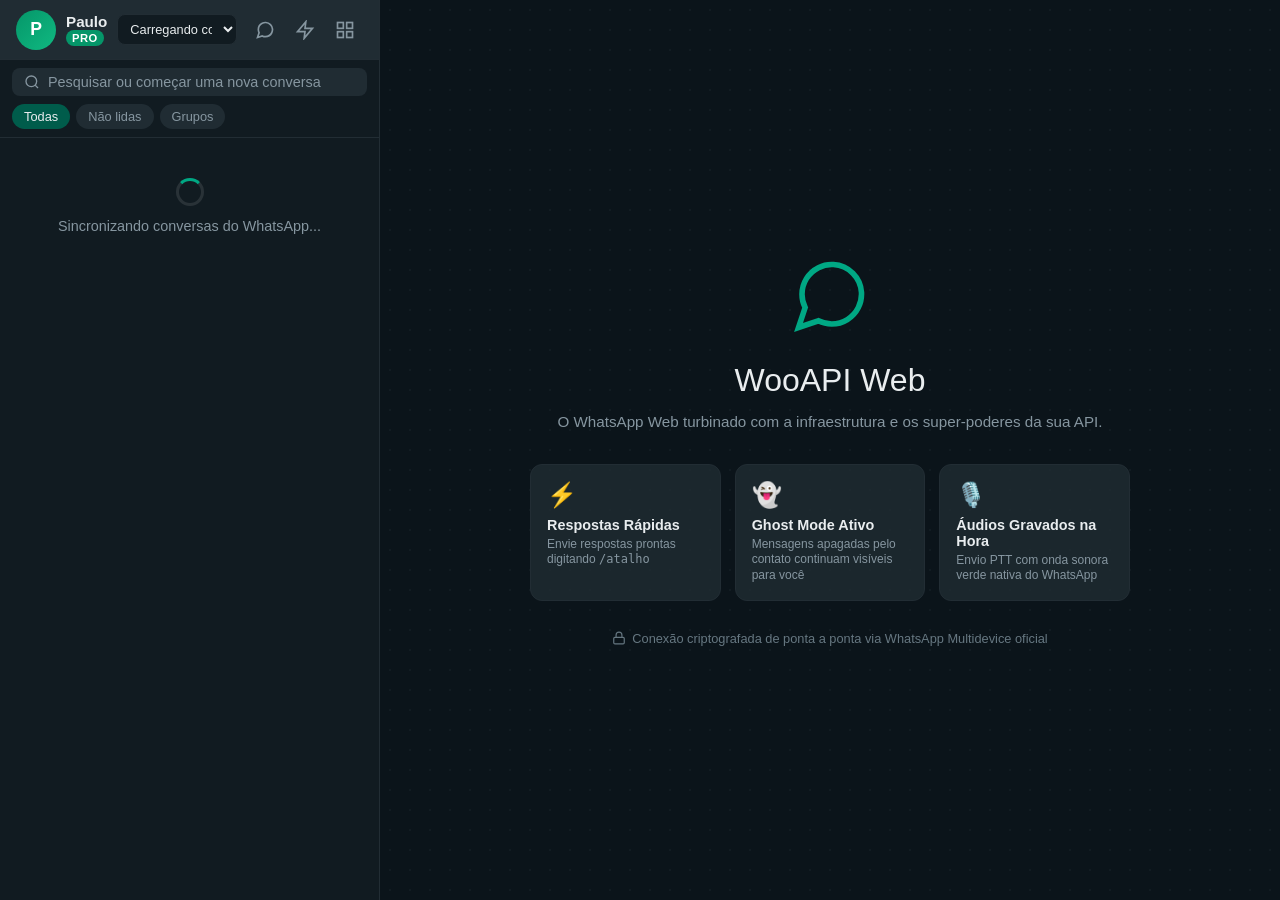
==== web/chat.html @ 297854e7 "feat(planos): aplicar 15% de desconto estrategico sobre tabela uazapi (32.30, 117.30 e 165.75)" ====
<!DOCTYPE html>
<html lang="pt-BR">
<head>
  <meta charset="UTF-8">
  <meta name="viewport" content="width=device-width, initial-scale=1.0">
  <title>WhatsApp Web - WooAPI</title>
  <link rel="preconnect" href="https://fonts.googleapis.com">
  <link rel="preconnect" href="https://fonts.gstatic.com" crossorigin>
  <link href="https://fonts.googleapis.com/css2?family=Segoe+UI:wght@400;500;600;700&family=Plus+Jakarta+Sans:wght@500;600;700&display=swap" rel="stylesheet">
  <link rel="stylesheet" href="chat.css?v=20261105v1">
  <link rel="icon" type="image/svg+xml" id="fav-icon" href="data:image/svg+xml,%3Csvg xmlns='http://www.w3.org/2000/svg' viewBox='0 0 100 100'%3E%3Crect width='100' height='100' rx='25' fill='%2325D366'/%3E%3Cpath d='M50 20c-16.5 0-30 13.5-30 30 0 5.3 1.4 10.3 3.8 14.6L20 80l15.8-3.7c4.2 2.3 9 3.7 14.2 3.7 16.5 0 30-13.5 30-30S66.5 20 50 20z' fill='white'/%3E%3C/svg%3E">
</head>
<body class="tema-escuro">

  <!-- ====================================================================
       MODAL DE LOGIN RÁPIDO (SE NÃO ESTIVER AUTENTICADO)
       ==================================================================== -->
  <div id="modal-login-chat" class="modal-backdrop" style="display: none;">
    <div class="modal-card-login">
      <div class="login-header">
        <div class="logo-chat-marca" id="login-marca-logo">W</div>
        <h2 id="login-marca-nome">WooAPI Web</h2>
        <p>Acesse com seu e-mail para carregar suas conexões de WhatsApp</p>
      </div>
      <div id="login-erro" class="alerta-erro" style="display: none;"></div>
      <form onsubmit="fazerLoginChat(event)">
        <div class="campo-grupo">
          <label for="chat-email">E-mail</label>
          <input type="email" id="chat-email" class="chat-input" placeholder="seu@email.com" required>
        </div>
        <div class="campo-grupo">
          <label for="chat-senha">Senha</label>
          <input type="password" id="chat-senha" class="chat-input" placeholder="••••••••" required>
        </div>
        <button type="submit" class="btn-chat-primario" id="btn-login-submit">Entrar no WhatsApp Web</button>
      </form>
    </div>
  </div>

  <!-- ====================================================================
       LAYOUT PRINCIPAL ESTILO WHATSAPP WEB
       ==================================================================== -->
  <div class="app-layout">
    
    <!-- COLUNA DA ESQUERDA: LISTA DE CONVERSAS -->
    <aside class="sidebar-chat">
      
      <!-- Topo da Sidebar -->
      <header class="sidebar-header">
        <div class="usuario-perfil" title="Minha Conta">
          <div class="avatar-circulo" id="minha-foto-avatar">P</div>
          <div class="usuario-meta">
            <span class="usuario-nome-display" id="usuario-nome-display">Paulo</span>
            <span class="plano-badge-pill" id="badge-plano-topo" onclick="abrirModalRecursosPlano()">PRO</span>
          </div>
        </div>

        <div class="seletor-instancia-box">
          <select id="select-instancia" onchange="trocarInstanciaAtiva(this.value)" title="Instância ativa do WhatsApp">
            <option value="">Carregando conexões...</option>
          </select>
        </div>

        <div class="sidebar-acoes">
          <button class="btn-icone" onclick="abrirModalNovaConversa()" title="Nova Conversa">
            <svg width="20" height="20" viewBox="0 0 24 24" fill="none" stroke="currentColor" stroke-width="2"><path d="M21 11.5a8.38 8.38 0 0 1-.9 3.8 8.5 8.5 0 0 1-7.6 4.7 8.38 8.38 0 0 1-3.8-.9L3 21l1.9-5.7a8.38 8.38 0 0 1-.9-3.8 8.5 8.5 0 0 1 4.7-7.6 8.38 8.38 0 0 1 3.8-.9h.5a8.48 8.48 0 0 1 8 8v.5z"/></svg>
          </button>
          <button class="btn-icone" onclick="abrirModalRecursosPlano()" title="Super-Poderes da API & Recursos do Plano">
            <svg width="20" height="20" viewBox="0 0 24 24" fill="none" stroke="currentColor" stroke-width="2"><polygon points="13 2 3 14 12 14 11 22 21 10 12 10 13 2"/></svg>
          </button>
          <button class="btn-icone" onclick="voltarParaDashboard()" title="Voltar ao Painel Geral">
            <svg width="20" height="20" viewBox="0 0 24 24" fill="none" stroke="currentColor" stroke-width="2"><rect x="3" y="3" width="7" height="7"/><rect x="14" y="3" width="7" height="7"/><rect x="14" y="14" width="7" height="7"/><rect x="3" y="14" width="7" height="7"/></svg>
          </button>
        </div>
      </header>

      <!-- Barra de Busca e Filtros -->
      <div class="busca-barra-container">
        <div class="busca-input-wrapper">
          <span class="lupa-icone">
            <svg width="16" height="16" viewBox="0 0 24 24" fill="none" stroke="currentColor" stroke-width="2"><circle cx="11" cy="11" r="8"/><line x1="21" y1="21" x2="16.65" y2="16.65"/></svg>
          </span>
          <input type="text" id="campo-busca-chat" placeholder="Pesquisar ou começar uma nova conversa" oninput="filtrarConversas(this.value)">
          <button id="btn-limpar-busca" class="btn-limpar" style="display: none;" onclick="limparBusca()">✕</button>
        </div>

        <div class="filtros-pills">
          <button class="filtro-pill ativo" data-filtro="todos" onclick="aplicarFiltroConversas('todos', this)">Todas</button>
          <button class="filtro-pill" data-filtro="nao_lidas" onclick="aplicarFiltroConversas('nao_lidas', this)">Não lidas</button>
          <button class="filtro-pill" data-filtro="grupos" onclick="aplicarFiltroConversas('grupos', this)">Grupos</button>
        </div>
      </div>

      <!-- Lista de Conversas Recentes -->
      <div class="lista-conversas-scroll" id="lista-conversas">
        <div class="estado-vazio-conversas">
          <div class="spinner-carregando"></div>
          <p>Sincronizando conversas do WhatsApp...</p>
        </div>
      </div>

    </aside>

    <!-- COLUNA DA DIREITA: ÁREA DO CHAT ATIVO -->
    <main class="chat-area-main" id="chat-area-main">
      
      <!-- TELA INICIAL (QUANDO NENHUM CHAT ESTÁ ABERTO) -->
      <div class="tela-boas-vindas" id="tela-boas-vindas">
        <div class="doodle-fundo-decorativo"></div>
        <div class="conteudo-boas-vindas">
          <div class="logo-central-whatsapp">
            <svg width="84" height="84" viewBox="0 0 24 24" fill="none" stroke="currentColor" stroke-width="1.6"><path d="M21 11.5a8.38 8.38 0 0 1-.9 3.8 8.5 8.5 0 0 1-7.6 4.7 8.38 8.38 0 0 1-3.8-.9L3 21l1.9-5.7a8.38 8.38 0 0 1-.9-3.8 8.5 8.5 0 0 1 4.7-7.6 8.38 8.38 0 0 1 3.8-.9h.5a8.48 8.48 0 0 1 8 8v.5z"/></svg>
          </div>
          <h2>WooAPI Web</h2>
          <p>O WhatsApp Web turbinado com a infraestrutura e os super-poderes da sua API.</p>
          <div class="cards-destaques-web">
            <div class="card-destaque">
              <span class="icone-destaque">⚡</span>
              <strong>Respostas Rápidas</strong>
              <small>Envie respostas prontas digitando <code>/atalho</code></small>
            </div>
            <div class="card-destaque">
              <span class="icone-destaque">👻</span>
              <strong>Ghost Mode Ativo</strong>
              <small>Mensagens apagadas pelo contato continuam visíveis para você</small>
            </div>
            <div class="card-destaque">
              <span class="icone-destaque">🎙️</span>
              <strong>Áudios Gravados na Hora</strong>
              <small>Envio PTT com onda sonora verde nativa do WhatsApp</small>
            </div>
          </div>
          <div class="rodape-criptografia">
            <svg width="14" height="14" viewBox="0 0 24 24" fill="none" stroke="currentColor" stroke-width="2"><rect x="3" y="11" width="18" height="11" rx="2" ry="2"/><path d="M7 11V7a5 5 0 0 1 10 0v4"/></svg>
            <span>Conexão criptografada de ponta a ponta via WhatsApp Multidevice oficial</span>
          </div>
        </div>
      </div>

      <!-- TELA DE QR CODE (SE A INSTÂNCIA ESTIVER DESCONECTADA) -->
      <div class="tela-qrcode-pareamento" id="tela-qrcode-pareamento" style="display: none;">
        <div class="card-qrcode-chat">
          <div class="icone-alerta-qr">📱</div>
          <h3>Instância Desconectada</h3>
          <p>Abra o WhatsApp no seu celular, vá em <strong>Aparelhos Conectados</strong> e aponte a câmera para parear:</p>
          <div class="box-imagem-qr" id="box-imagem-qr">
            <div class="spinner-carregando"></div>
          </div>
          <button class="btn-chat-primario" onclick="solicitarNovoQRCode()">Atualizar QR Code</button>
        </div>
      </div>

      <!-- JANELA DE CONVERSA ATIVA -->
      <section class="janela-chat-ativa" id="janela-chat-ativa" style="display: none;">
        
        <!-- Topo da Conversa -->
        <header class="chat-header">
          <div class="contato-info-topo" onclick="abrirDetalhesContato()">
            <div class="avatar-circulo" id="chat-ativo-avatar">C</div>
            <div class="contato-textos">
              <span class="contato-nome" id="chat-ativo-nome">Contato</span>
              <span class="contato-status-linha" id="chat-ativo-status">online</span>
            </div>
          </div>

          <div class="chat-header-acoes">
            <button class="btn-icone" onclick="abrirModalSnippets()" title="Respostas Rápidas (/atalhos)">
              <svg width="20" height="20" viewBox="0 0 24 24" fill="none" stroke="currentColor" stroke-width="2"><polygon points="13 2 3 14 12 14 11 22 21 10 12 10 13 2"/></svg>
            </button>
            <button class="btn-icone" onclick="abrirModalBotoesInterativos()" title="Criar Botões & Enquetes">
              <svg width="20" height="20" viewBox="0 0 24 24" fill="none" stroke="currentColor" stroke-width="2"><circle cx="12" cy="12" r="10"/><line x1="12" y1="8" x2="12" y2="12"/><line x1="12" y1="16" x2="12.01" y2="16"/></svg>
            </button>
            <button class="btn-icone" onclick="fecharConversaAtiva()" title="Fechar Conversa">
              <svg width="20" height="20" viewBox="0 0 24 24" fill="none" stroke="currentColor" stroke-width="2"><line x1="18" y1="6" x2="6" y2="18"/><line x1="6" y1="6" x2="18" y2="18"/></svg>
            </button>
          </div>
        </header>

        <!-- Barra de Ferramentas / Super-Poderes WooAPI -->
        <div class="barra-super-poderes" id="barra-super-poderes">
          <span class="tag-toolkit">WOOAPI TOOLKIT:</span>
          <button class="btn-toolkit" onclick="abrirModalSnippets()" id="btn-tk-snippets">
            ⚡ Respostas Rápidas
          </button>
          <button class="btn-toolkit" onclick="abrirModalBotoesInterativos()" id="btn-tk-botoes">
            🔘 Botões Interativos
          </button>
          <button class="btn-toolkit" onclick="abrirModalAgendamento()" id="btn-tk-agendar">
            🕒 Agendar Retorno
          </button>
          <button class="btn-toolkit" onclick="abrirModalCopilotIA()" id="btn-tk-ia">
            🤖 IA Copilot
          </button>
        </div>

        <!-- Área de Rolagem de Mensagens -->
        <div class="mensagens-container" id="mensagens-container">
          <div class="doodle-fundo-chat"></div>
          <div class="mensagens-lista" id="mensagens-lista">
            <!-- Mensagens renderizadas dinamicamente via JS -->
          </div>
        </div>

        <!-- Rodapé de Envio de Mensagem -->
        <footer class="chat-footer">
          <button class="btn-icone btn-footer" onclick="alternarMenuAnexos(event)" title="Anexar Mídia ou Documento">
            <svg width="22" height="22" viewBox="0 0 24 24" fill="none" stroke="currentColor" stroke-width="2"><path d="M21.44 11.05l-9.19 9.19a6 6 0 0 1-8.49-8.49l9.19-9.19a4 4 0 0 1 5.66 5.66l-9.2 9.19a2 2 0 0 1-2.83-2.83l8.49-8.48"/></svg>
          </button>

          <!-- Menu Dropdown de Anexos -->
          <div class="dropdown-anexos" id="dropdown-anexos" style="display: none;">
            <label class="item-anexo" onclick="dispararInputArquivo('imagem')">
              <span class="icone-anexo foto">📷</span> Fotos e Vídeos
              <input type="file" id="input-anexo-midia" accept="image/*,video/*" style="display: none;" onchange="enviarMidiaSelecionada(this, 'imagem')">
            </label>
            <label class="item-anexo" onclick="dispararInputArquivo('documento')">
              <span class="icone-anexo doc">📄</span> Documento ou PDF
              <input type="file" id="input-anexo-doc" accept=".pdf,.doc,.docx,.xls,.xlsx,.txt" style="display: none;" onchange="enviarMidiaSelecionada(this, 'documento')">
            </label>
            <label class="item-anexo" onclick="abrirModalContatoVCard()">
              <span class="icone-anexo contato">👤</span> Contato
            </label>
          </div>

          <div class="campo-digitacao-wrapper">
            <textarea id="campo-texto-msg" rows="1" placeholder="Digite uma mensagem ou digite / para respostas rápidas" oninput="ajustarAlturaTextarea(this); monitorarAtalhos(this.value)" onkeydown="tratarKeyDownMensagem(event)"></textarea>
            
            <!-- Sugestão Flutuante de Resposta Rápida (quando digita /) -->
            <div class="sugestao-snippets-popover" id="sugestao-snippets-popover" style="display: none;">
              <div class="sugestao-titulo">RESPOSTAS RÁPIDAS (SELECIONE COM ENTER):</div>
              <div id="lista-sugestoes-snippets"></div>
            </div>
          </div>

          <!-- Gravador de Áudio PTT -->
          <div class="gravando-audio-painel" id="gravando-audio-painel" style="display: none;">
            <button class="btn-icone btn-cancelar-gravacao" onclick="cancelarGravacaoAudio()" title="Descartar áudio">
              <svg width="20" height="20" viewBox="0 0 24 24" fill="none" stroke="currentColor" stroke-width="2"><polyline points="3 6 5 6 21 6"/><path d="M19 6v14a2 2 0 0 1-2 2H7a2 2 0 0 1-2-2V6m3 0V4a2 2 0 0 1 2-2h4a2 2 0 0 1 2 2v2"/></svg>
            </button>
            <div class="audio-onda-tempo">
              <span class="bolinha-gravando"></span>
              <span id="tempo-gravacao">00:00</span>
            </div>
            <button class="btn-enviar-audio-gravado" onclick="finalizarEEnviarGravacaoAudio()" title="Enviar áudio gravado">
              <svg width="20" height="20" viewBox="0 0 24 24" fill="currentColor"><path d="M2.01 21L23 12 2.01 3 2 10l15 2-15 2z"/></svg>
            </button>
          </div>

          <button class="btn-icone btn-enviar-msg" id="btn-enviar-ou-gravar" onclick="cliqueEnviarOuGravar()" title="Enviar Mensagem">
            <svg id="svg-mic" width="22" height="22" viewBox="0 0 24 24" fill="none" stroke="currentColor" stroke-width="2"><path d="M12 1a3 3 0 0 0-3 3v8a3 3 0 0 0 6 0V4a3 3 0 0 0-3-3z"/><path d="M19 10v2a7 7 0 0 1-14 0v-2"/><line x1="12" y1="19" x2="12" y2="23"/><line x1="8" y1="23" x2="16" y2="23"/></svg>
            <svg id="svg-send" width="22" height="22" viewBox="0 0 24 24" fill="currentColor" style="display: none;"><path d="M2.01 21L23 12 2.01 3 2 10l15 2-15 2z"/></svg>
          </button>
        </footer>

      </section>

    </main>

  </div>

  <!-- ====================================================================
       MODAIS DE SUPER-PODERES & RECURSOS POR PLANO
       ==================================================================== -->
  
  <!-- MODAL: RESPOSTAS RÁPIDAS -->
  <div class="modal-backdrop" id="modal-snippets" style="display: none;">
    <div class="modal-dialog">
      <div class="modal-header">
        <h3>⚡ Respostas Rápidas (/atalhos)</h3>
        <button class="btn-fechar-modal" onclick="fecharModal('modal-snippets')">✕</button>
      </div>
      <div class="modal-body">
        <p class="modal-dica">Cadastre mensagens frequentes. Digite <code>/atalho</code> no chat para enviar instantaneamente.</p>
        <div class="formulario-snippet">
          <input type="text" id="novo-snippet-atalho" placeholder="/pix ou /ola" class="chat-input" style="width: 140px;">
          <input type="text" id="novo-snippet-texto" placeholder="Texto da resposta..." class="chat-input" style="flex: 1;">
          <button class="btn-chat-primario" onclick="salvarNovoSnippet()">Salvar</button>
        </div>
        <div class="lista-snippets-existentes" id="lista-snippets-existentes">
          <!-- Renderizado via JS -->
        </div>
      </div>
    </div>
  </div>

  <!-- MODAL: BOTÕES INTERATIVOS E ENQUETES -->
  <div class="modal-backdrop" id="modal-botoes" style="display: none;">
    <div class="modal-dialog">
      <div class="modal-header">
        <h3>🔘 Enviar Mensagem com Botões / Enquete</h3>
        <button class="btn-fechar-modal" onclick="fecharModal('modal-botoes')">✕</button>
      </div>
      <div class="modal-body">
        <div id="trava-plano-botoes" class="alerta-bloqueio-plano" style="display: none;">
          🔒 O envio de botões e menus interativos é um recurso do <strong>Plano Business Pro</strong> ou <strong>Enterprise</strong>.
        </div>
        <div class="campo-grupo">
          <label>Texto da Mensagem</label>
          <textarea id="botoes-msg-corpo" class="chat-input" rows="3" placeholder="Olá! Escolha uma das opções abaixo:"></textarea>
        </div>
        <div class="campo-grupo">
          <label>Botão 1 (Texto da Opção)</label>
          <input type="text" id="botoes-opcao-1" class="chat-input" placeholder="Ex: Falar com Suporte">
        </div>
        <div class="campo-grupo">
          <label>Botão 2 (Texto da Opção)</label>
          <input type="text" id="botoes-opcao-2" class="chat-input" placeholder="Ex: Segunda Via do Boleto">
        </div>
        <div class="campo-grupo">
          <label>Botão 3 (Opcional)</label>
          <input type="text" id="botoes-opcao-3" class="chat-input" placeholder="Ex: Ver Catálogo">
        </div>
        <button class="btn-chat-primario" id="btn-enviar-botoes" onclick="executarEnvioBotoes()">Disparar Botões Interativos</button>
      </div>
    </div>
  </div>

  <!-- MODAL: AGENDAMENTO DE MENSAGEM -->
  <div class="modal-backdrop" id="modal-agendamento" style="display: none;">
    <div class="modal-dialog">
      <div class="modal-header">
        <h3>🕒 Agendar Mensagem</h3>
        <button class="btn-fechar-modal" onclick="fecharModal('modal-agendamento')">✕</button>
      </div>
      <div class="modal-body">
        <div id="trava-plano-agendar" class="alerta-bloqueio-plano" style="display: none;">
          🔒 O agendamento de mensagens está disponível a partir do <strong>Plano Business Pro</strong>.
        </div>
        <div class="campo-grupo">
          <label>Data e Hora do Disparo</label>
          <input type="datetime-local" id="agendar-data-hora" class="chat-input">
        </div>
        <div class="campo-grupo">
          <label>Mensagem a Ser Enviada</label>
          <textarea id="agendar-texto" class="chat-input" rows="3" placeholder="Olá, este é seu lembrete agendado..."></textarea>
        </div>
        <button class="btn-chat-primario" id="btn-confirmar-agendamento" onclick="executarAgendamento()">Agendar Disparo</button>
      </div>
    </div>
  </div>

  <!-- MODAL: RECURSOS DO PLANO ATIVO -->
  <div class="modal-backdrop" id="modal-recursos-plano" style="display: none;">
    <div class="modal-dialog">
      <div class="modal-header">
        <h3>✨ Super-Poderes & Recursos do seu Plano</h3>
        <button class="btn-fechar-modal" onclick="fecharModal('modal-recursos-plano')">✕</button>
      </div>
      <div class="modal-body" id="modal-corpo-plano">
        <!-- Preenchido dinamicamente -->
      </div>
    </div>
  </div>

  <!-- MODAL: NOVA CONVERSA -->
  <div class="modal-backdrop" id="modal-nova-conversa" style="display: none;">
    <div class="modal-dialog">
      <div class="modal-header">
        <h3>Nova Conversa</h3>
        <button class="btn-fechar-modal" onclick="fecharModal('modal-nova-conversa')">✕</button>
      </div>
      <div class="modal-body">
        <div class="campo-grupo">
          <label>Número de WhatsApp (com DDD)</label>
          <input type="text" id="novo-chat-numero" class="chat-input" placeholder="11 99999-9999 ou 5511999999999">
        </div>
        <div class="campo-grupo">
          <label>Primeira Mensagem</label>
          <textarea id="novo-chat-msg" class="chat-input" rows="3" placeholder="Olá! Como posso ajudar você hoje?"></textarea>
        </div>
        <button class="btn-chat-primario" onclick="iniciarNovaConversaSubmit()">Iniciar Conversa</button>
      </div>
    </div>
  </div>

  <!-- SCRIPTS PRINCIPAIS -->
  <script src="chat.js?v=20261105v1"></script>
</body>
</html>
---- web/chat.css ----
/* ==========================================================================
   WHATSAPP WEB CLONE - WOOAPI (DESIGN PIXEL-PERFECT DARK/LIGHT MODE)
   ========================================================================== */

:root {
  --wa-fundo-app: #111b21;
  --wa-fundo-sidebar: #111b21;
  --wa-fundo-chat: #0b141a;
  --wa-fundo-header: #202c33;
  --wa-fundo-hover: #202c33;
  --wa-fundo-ativo: #2a3942;
  --wa-borda: #222d34;
  
  --wa-texto-primario: #e9edef;
  --wa-texto-secundario: #8696a0;
  --wa-texto-mudo: #667781;
  
  --wa-verde-principal: #00a884;
  --wa-verde-hover: #02906f;
  --wa-verde-balao: #005c4b;
  --wa-branco-balao: #202c33;
  
  --wa-tick-azul: #53bdeb;
  --wa-alerta-vermelho: #ea4335;
  --wa-alerta-amarelo: #f59e0b;
}

* {
  box-sizing: border-box;
  margin: 0;
  padding: 0;
}

body {
  font-family: 'Segoe UI', -apple-system, BlinkMacSystemFont, 'Helvetica Neue', Arial, sans-serif;
  background-color: #0c1317;
  color: var(--wa-texto-primario);
  overflow: hidden;
  height: 100vh;
  width: 100vw;
  -webkit-font-smoothing: antialiased;
}

/* ==========================================================================
   LAYOUT PRINCIPAL
   ========================================================================== */
.app-layout {
  display: flex;
  height: 100vh;
  width: 100vw;
  background-color: var(--wa-fundo-app);
}

/* ==========================================================================
   SIDEBAR (COLUNA ESQUERDA - LISTA DE CONVERSAS)
   ========================================================================== */
.sidebar-chat {
  width: 380px;
  min-width: 320px;
  max-width: 450px;
  height: 100%;
  display: flex;
  flex-direction: column;
  border-right: 1px solid var(--wa-borda);
  background-color: var(--wa-fundo-sidebar);
}

.sidebar-header {
  height: 60px;
  background-color: var(--wa-fundo-header);
  display: flex;
  align-items: center;
  justify-content: space-between;
  padding: 10px 16px;
  gap: 10px;
  border-bottom: 1px solid var(--wa-borda);
}

.usuario-perfil {
  display: flex;
  align-items: center;
  gap: 10px;
  cursor: pointer;
}

.avatar-circulo {
  width: 40px;
  height: 40px;
  border-radius: 50%;
  background: linear-gradient(135deg, #059669, #10b981);
  color: #fff;
  font-weight: 700;
  display: flex;
  align-items: center;
  justify-content: center;
  font-size: 1.1rem;
  overflow: hidden;
  flex-shrink: 0;
}

.avatar-circulo img {
  width: 100%;
  height: 100%;
  object-fit: cover;
}

.usuario-meta {
  display: flex;
  flex-direction: column;
}

.usuario-nome-display {
  font-size: 0.95rem;
  font-weight: 600;
  color: var(--wa-texto-primario);
}

.plano-badge-pill {
  font-size: 0.7rem;
  font-weight: 800;
  background-color: #059669;
  color: #fff;
  padding: 2px 6px;
  border-radius: 10px;
  cursor: pointer;
  width: fit-content;
  letter-spacing: 0.5px;
}

.seletor-instancia-box {
  flex: 1;
  max-width: 140px;
}

.seletor-instancia-box select {
  width: 100%;
  background-color: #111b21;
  color: #e9edef;
  border: 1px solid var(--wa-borda);
  border-radius: 8px;
  padding: 6px 8px;
  font-size: 0.8rem;
  outline: none;
  cursor: pointer;
}

.sidebar-acoes {
  display: flex;
  align-items: center;
  gap: 4px;
}

.btn-icone {
  background: none;
  border: none;
  color: var(--wa-texto-secundario);
  padding: 8px;
  border-radius: 50%;
  cursor: pointer;
  display: flex;
  align-items: center;
  justify-content: center;
  transition: background-color 0.15s, color 0.15s;
}

.btn-icone:hover {
  background-color: rgba(255, 255, 255, 0.08);
  color: var(--wa-texto-primario);
}

/* ==========================================================================
   BARRA DE PESQUISA & FILTROS PILLS
   ========================================================================== */
.busca-barra-container {
  padding: 8px 12px;
  border-bottom: 1px solid var(--wa-borda);
  display: flex;
  flex-direction: column;
  gap: 8px;
}

.busca-input-wrapper {
  display: flex;
  align-items: center;
  background-color: var(--wa-fundo-header);
  border-radius: 8px;
  padding: 6px 12px;
  gap: 8px;
}

.lupa-icone {
  color: var(--wa-texto-secundario);
  display: flex;
}

.busca-input-wrapper input {
  flex: 1;
  background: none;
  border: none;
  outline: none;
  color: var(--wa-texto-primario);
  font-size: 0.9rem;
}

.busca-input-wrapper input::placeholder {
  color: var(--wa-texto-secundario);
}

.btn-limpar {
  background: none;
  border: none;
  color: var(--wa-texto-secundario);
  cursor: pointer;
  font-size: 0.9rem;
}

.filtros-pills {
  display: flex;
  gap: 6px;
}

.filtro-pill {
  background-color: var(--wa-fundo-header);
  color: var(--wa-texto-secundario);
  border: none;
  border-radius: 20px;
  padding: 5px 12px;
  font-size: 0.8rem;
  font-weight: 500;
  cursor: pointer;
  transition: background-color 0.15s, color 0.15s;
}

.filtro-pill.ativo, .filtro-pill:hover {
  background-color: #005c4b;
  color: #e9edef;
}

/* ==========================================================================
   LISTA DE CONVERSAS
   ========================================================================== */
.lista-conversas-scroll {
  flex: 1;
  overflow-y: auto;
}

.item-conversa {
  display: flex;
  align-items: center;
  padding: 12px 16px;
  gap: 12px;
  cursor: pointer;
  border-bottom: 1px solid rgba(134, 150, 160, 0.08);
  transition: background-color 0.15s;
  position: relative;
}

.item-conversa:hover {
  background-color: var(--wa-fundo-hover);
}

.item-conversa.ativo {
  background-color: var(--wa-fundo-ativo);
}

.item-conversa-corpo {
  flex: 1;
  min-width: 0;
  display: flex;
  flex-direction: column;
  gap: 4px;
}

.item-conversa-topo {
  display: flex;
  justify-content: space-between;
  align-items: center;
}

.item-contato-nome {
  font-size: 0.95rem;
  font-weight: 600;
  color: var(--wa-texto-primario);
  white-space: nowrap;
  overflow: hidden;
  text-overflow: ellipsis;
}

.item-timestamp {
  font-size: 0.75rem;
  color: var(--wa-texto-secundario);
  flex-shrink: 0;
}

.item-conversa-base {
  display: flex;
  justify-content: space-between;
  align-items: center;
  gap: 8px;
}

.item-snippet-msg {
  font-size: 0.85rem;
  color: var(--wa-texto-secundario);
  white-space: nowrap;
  overflow: hidden;
  text-overflow: ellipsis;
  display: flex;
  align-items: center;
  gap: 4px;
}

.badge-nao-lidas {
  background-color: var(--wa-verde-principal);
  color: #111b21;
  font-size: 0.75rem;
  font-weight: 700;
  border-radius: 12px;
  padding: 2px 7px;
  min-width: 20px;
  text-align: center;
  flex-shrink: 0;
}

.estado-vazio-conversas {
  padding: 40px 20px;
  text-align: center;
  color: var(--wa-texto-secundario);
  font-size: 0.9rem;
  display: flex;
  flex-direction: column;
  align-items: center;
  gap: 12px;
}

/* ==========================================================================
   ÁREA PRINCIPAL DO CHAT (COLUNA DIREITA)
   ========================================================================== */
.chat-area-main {
  flex: 1;
  height: 100%;
  display: flex;
  flex-direction: column;
  position: relative;
  background-color: var(--wa-fundo-chat);
}

/* TELA DE BOAS-VINDAS */
.tela-boas-vindas {
  flex: 1;
  display: flex;
  align-items: center;
  justify-content: center;
  flex-direction: column;
  position: relative;
  padding: 40px;
  text-align: center;
}

.doodle-fundo-decorativo, .doodle-fundo-chat {
  position: absolute;
  top: 0; left: 0; right: 0; bottom: 0;
  opacity: 0.06;
  background-image: radial-gradient(#8696a0 1px, transparent 1px);
  background-size: 20px 20px;
  pointer-events: none;
}

.conteudo-boas-vindas {
  position: relative;
  z-index: 2;
  max-width: 600px;
  display: flex;
  flex-direction: column;
  align-items: center;
}

.logo-central-whatsapp {
  color: var(--wa-verde-principal);
  margin-bottom: 20px;
}

.conteudo-boas-vindas h2 {
  font-size: 2rem;
  font-weight: 400;
  color: var(--wa-texto-primario);
  margin-bottom: 12px;
}

.conteudo-boas-vindas p {
  font-size: 0.95rem;
  color: var(--wa-texto-secundario);
  line-height: 1.5;
  margin-bottom: 30px;
}

.cards-destaques-web {
  display: grid;
  grid-template-columns: repeat(3, 1fr);
  gap: 14px;
  margin-bottom: 30px;
  width: 100%;
}

.card-destaque {
  background-color: rgba(32, 44, 51, 0.8);
  border: 1px solid var(--wa-borda);
  border-radius: 12px;
  padding: 16px;
  text-align: left;
}

.icone-destaque {
  font-size: 1.5rem;
  display: block;
  margin-bottom: 8px;
}

.card-destaque strong {
  display: block;
  font-size: 0.9rem;
  color: var(--wa-texto-primario);
  margin-bottom: 4px;
}

.card-destaque small {
  font-size: 0.75rem;
  color: var(--wa-texto-secundario);
  line-height: 1.3;
  display: block;
}

.rodape-criptografia {
  display: flex;
  align-items: center;
  gap: 6px;
  color: var(--wa-texto-mudo);
  font-size: 0.8rem;
}

/* TELA DE QR CODE */
.tela-qrcode-pareamento {
  flex: 1;
  display: flex;
  align-items: center;
  justify-content: center;
}

.card-qrcode-chat {
  background-color: var(--wa-fundo-header);
  border: 1px solid var(--wa-borda);
  border-radius: 16px;
  padding: 30px;
  max-width: 420px;
  text-align: center;
  display: flex;
  flex-direction: column;
  align-items: center;
  gap: 16px;
}

.box-imagem-qr {
  width: 260px;
  height: 260px;
  background-color: #fff;
  border-radius: 12px;
  display: flex;
  align-items: center;
  justify-content: center;
  overflow: hidden;
  padding: 10px;
}

.box-imagem-qr img {
  width: 100%;
  height: 100%;
  object-fit: contain;
}

/* ==========================================================================
   JANELA DE CHAT ATIVA
   ========================================================================== */
.janela-chat-ativa {
  flex: 1;
  height: 100%;
  display: flex;
  flex-direction: column;
}

.chat-header {
  height: 60px;
  background-color: var(--wa-fundo-header);
  display: flex;
  align-items: center;
  justify-content: space-between;
  padding: 10px 16px;
  border-bottom: 1px solid var(--wa-borda);
  z-index: 10;
}

.contato-info-topo {
  display: flex;
  align-items: center;
  gap: 12px;
  cursor: pointer;
}

.contato-textos {
  display: flex;
  flex-direction: column;
}

.contato-nome {
  font-size: 1rem;
  font-weight: 600;
  color: var(--wa-texto-primario);
}

.contato-status-linha {
  font-size: 0.8rem;
  color: var(--wa-texto-secundario);
}

.chat-header-acoes {
  display: flex;
  align-items: center;
  gap: 6px;
}

/* BARRA DE SUPER-PODERES (TOOLKIT) */
.barra-super-poderes {
  background-color: #182229;
  border-bottom: 1px solid var(--wa-borda);
  padding: 6px 16px;
  display: flex;
  align-items: center;
  gap: 8px;
  overflow-x: auto;
  z-index: 5;
}

.tag-toolkit {
  font-size: 0.7rem;
  font-weight: 800;
  color: #10b981;
  letter-spacing: 0.5px;
  white-space: nowrap;
}

.btn-toolkit {
  background-color: var(--wa-fundo-header);
  border: 1px solid var(--wa-borda);
  color: var(--wa-texto-primario);
  border-radius: 14px;
  padding: 4px 10px;
  font-size: 0.8rem;
  font-weight: 500;
  cursor: pointer;
  white-space: nowrap;
  display: flex;
  align-items: center;
  gap: 4px;
  transition: all 0.15s;
}

.btn-toolkit:hover {
  background-color: #005c4b;
  border-color: #00a884;
}

/* ==========================================================================
   CONTAINER DE MENSAGENS (BALÕES DO WHATSAPP)
   ========================================================================== */
.mensagens-container {
  flex: 1;
  position: relative;
  overflow-y: auto;
  padding: 20px 60px;
}

.mensagens-lista {
  position: relative;
  z-index: 2;
  display: flex;
  flex-direction: column;
  gap: 6px;
}

.divisor-dia {
  align-self: center;
  background-color: rgba(32, 44, 51, 0.95);
  border-radius: 8px;
  padding: 5px 12px;
  font-size: 0.75rem;
  font-weight: 600;
  color: var(--wa-texto-secundario);
  margin: 10px 0;
  box-shadow: 0 1px 2px rgba(0,0,0,0.2);
}

.balao-msg {
  max-width: 65%;
  min-width: 90px;
  border-radius: 8px;
  padding: 6px 10px 8px 10px;
  position: relative;
  font-size: 0.9rem;
  line-height: 1.4;
  word-break: break-word;
  box-shadow: 0 1px 1px rgba(0,0,0,0.15);
  display: flex;
  flex-direction: column;
}

.balao-msg.minha {
  align-self: flex-end;
  background-color: var(--wa-verde-balao);
  color: #e9edef;
  border-top-right-radius: 0;
}

.balao-msg.outro {
  align-self: flex-start;
  background-color: var(--wa-branco-balao);
  color: #e9edef;
  border-top-left-radius: 0;
}

/* GHOST MODE BADGE */
.ghost-badge-alerta {
  background-color: rgba(239, 68, 68, 0.15);
  border-left: 3px solid #ef4444;
  color: #fca5a5;
  font-size: 0.75rem;
  padding: 4px 6px;
  border-radius: 4px;
  margin-bottom: 6px;
  font-weight: 600;
}

.balao-meta {
  display: flex;
  align-items: center;
  justify-content: flex-end;
  gap: 4px;
  margin-top: 4px;
  font-size: 0.7rem;
  color: rgba(255, 255, 255, 0.6);
  float: right;
  margin-left: 12px;
}

.tick-status {
  display: inline-flex;
}

.tick-status.lida {
  color: var(--wa-tick-azul);
}

/* ÁUDIO PTT PLAYER */
.player-audio-ptt {
  display: flex;
  align-items: center;
  gap: 10px;
  padding: 6px 4px;
  min-width: 240px;
}

.btn-play-ptt {
  width: 36px;
  height: 36px;
  border-radius: 50%;
  background-color: #00a884;
  border: none;
  color: #fff;
  display: flex;
  align-items: center;
  justify-content: center;
  cursor: pointer;
  flex-shrink: 0;
}

.onda-audio-barra {
  flex: 1;
  height: 4px;
  background-color: rgba(255, 255, 255, 0.2);
  border-radius: 2px;
  position: relative;
  cursor: pointer;
}

.onda-audio-progresso {
  height: 100%;
  background-color: #00a884;
  border-radius: 2px;
  width: 0%;
}

.duracao-audio {
  font-size: 0.75rem;
  color: var(--wa-texto-secundario);
}

/* ==========================================================================
   RODAPÉ DE ENVIO DE MENSAGEM
   ========================================================================== */
.chat-footer {
  min-height: 62px;
  background-color: var(--wa-fundo-header);
  display: flex;
  align-items: center;
  padding: 8px 16px;
  gap: 10px;
  position: relative;
  border-top: 1px solid var(--wa-borda);
}

.campo-digitacao-wrapper {
  flex: 1;
  position: relative;
}

.campo-digitacao-wrapper textarea {
  width: 100%;
  background-color: #2a3942;
  border: none;
  outline: none;
  border-radius: 8px;
  padding: 10px 14px;
  font-size: 0.95rem;
  color: var(--wa-texto-primario);
  resize: none;
  max-height: 120px;
  font-family: inherit;
  line-height: 1.4;
}

.campo-digitacao-wrapper textarea::placeholder {
  color: var(--wa-texto-secundario);
}

.btn-enviar-msg {
  background-color: var(--wa-verde-principal);
  color: #111b21;
}

.btn-enviar-msg:hover {
  background-color: var(--wa-verde-hover);
  color: #fff;
}

/* POPOVER DE ATALHOS / SNIPPETS */
.sugestao-snippets-popover {
  position: absolute;
  bottom: 54px;
  left: 0;
  right: 0;
  background-color: var(--wa-fundo-header);
  border: 1px solid var(--wa-borda);
  border-radius: 10px;
  box-shadow: 0 -4px 16px rgba(0,0,0,0.4);
  max-height: 220px;
  overflow-y: auto;
  z-index: 100;
  padding: 8px 0;
}

.sugestao-titulo {
  font-size: 0.7rem;
  font-weight: 700;
  color: var(--wa-texto-secundario);
  padding: 4px 12px;
  letter-spacing: 0.5px;
}

.item-sugestao-snippet {
  padding: 8px 12px;
  display: flex;
  align-items: center;
  gap: 12px;
  cursor: pointer;
  transition: background-color 0.1s;
}

.item-sugestao-snippet:hover, .item-sugestao-snippet.foco {
  background-color: var(--wa-fundo-ativo);
}

.snippet-tag-atalho {
  font-weight: 700;
  color: #10b981;
  font-size: 0.85rem;
  min-width: 70px;
}

.snippet-tag-texto {
  font-size: 0.85rem;
  color: var(--wa-texto-primario);
  white-space: nowrap;
  overflow: hidden;
  text-overflow: ellipsis;
}

/* GRAVANDO ÁUDIO PAINEL */
.gravando-audio-painel {
  flex: 1;
  display: flex;
  align-items: center;
  justify-content: space-between;
  background-color: #2a3942;
  border-radius: 8px;
  padding: 8px 14px;
}

.bolinha-gravando {
  width: 10px;
  height: 10px;
  background-color: #ef4444;
  border-radius: 50%;
  animation: pulsoGravacao 1s infinite;
  display: inline-block;
  margin-right: 8px;
}

@keyframes pulsoGravacao {
  0% { transform: scale(1); opacity: 1; }
  50% { transform: scale(1.3); opacity: 0.4; }
  100% { transform: scale(1); opacity: 1; }
}

.btn-enviar-audio-gravado {
  background-color: var(--wa-verde-principal);
  border: none;
  color: #111b21;
  padding: 6px 12px;
  border-radius: 20px;
  cursor: pointer;
  display: flex;
  align-items: center;
  gap: 4px;
}

/* DROPDOWN ANEXOS */
.dropdown-anexos {
  position: absolute;
  bottom: 66px;
  left: 16px;
  background-color: var(--wa-fundo-header);
  border: 1px solid var(--wa-borda);
  border-radius: 12px;
  padding: 8px 0;
  box-shadow: 0 -4px 16px rgba(0,0,0,0.4);
  z-index: 100;
  display: flex;
  flex-direction: column;
  min-width: 180px;
}

.item-anexo {
  padding: 10px 16px;
  display: flex;
  align-items: center;
  gap: 12px;
  cursor: pointer;
  font-size: 0.9rem;
  color: var(--wa-texto-primario);
  transition: background-color 0.1s;
}

.item-anexo:hover {
  background-color: var(--wa-fundo-ativo);
}

/* ==========================================================================
   MODAIS (GLASSMORPHISM)
   ========================================================================== */
.modal-backdrop {
  position: fixed;
  top: 0; left: 0; right: 0; bottom: 0;
  background-color: rgba(0, 0, 0, 0.7);
  display: flex;
  align-items: center;
  justify-content: center;
  z-index: 1000;
  backdrop-filter: blur(4px);
}

.modal-dialog {
  background-color: var(--wa-fundo-header);
  border: 1px solid var(--wa-borda);
  border-radius: 16px;
  width: 90%;
  max-width: 520px;
  overflow: hidden;
  box-shadow: 0 12px 36px rgba(0,0,0,0.5);
}

.modal-header {
  padding: 16px 20px;
  border-bottom: 1px solid var(--wa-borda);
  display: flex;
  align-items: center;
  justify-content: space-between;
}

.modal-header h3 {
  font-size: 1.1rem;
  font-weight: 600;
}

.btn-fechar-modal {
  background: none;
  border: none;
  color: var(--wa-texto-secundario);
  font-size: 1.2rem;
  cursor: pointer;
}

.modal-body {
  padding: 20px;
  display: flex;
  flex-direction: column;
  gap: 16px;
  max-height: 80vh;
  overflow-y: auto;
}

.campo-grupo {
  display: flex;
  flex-direction: column;
  gap: 6px;
}

.campo-grupo label {
  font-size: 0.85rem;
  color: var(--wa-texto-secundario);
  font-weight: 500;
}

.chat-input {
  background-color: #111b21;
  border: 1px solid var(--wa-borda);
  border-radius: 8px;
  padding: 10px 12px;
  color: var(--wa-texto-primario);
  font-size: 0.9rem;
  outline: none;
}

.chat-input:focus {
  border-color: var(--wa-verde-principal);
}

.btn-chat-primario {
  background-color: var(--wa-verde-principal);
  color: #111b21;
  border: none;
  border-radius: 8px;
  padding: 12px 16px;
  font-weight: 700;
  font-size: 0.95rem;
  cursor: pointer;
  transition: background-color 0.15s;
}

.btn-chat-primario:hover {
  background-color: var(--wa-verde-hover);
  color: #fff;
}

.alerta-bloqueio-plano {
  background-color: rgba(245, 158, 11, 0.15);
  border: 1px solid #f59e0b;
  color: #fde68a;
  padding: 12px;
  border-radius: 8px;
  font-size: 0.85rem;
  line-height: 1.4;
}

/* SPINNER */
.spinner-carregando {
  width: 28px;
  height: 28px;
  border: 3px solid rgba(255, 255, 255, 0.1);
  border-top-color: var(--wa-verde-principal);
  border-radius: 50%;
  animation: spin 0.8s linear infinite;
}

@keyframes spin {
  to { transform: rotate(360deg); }
}
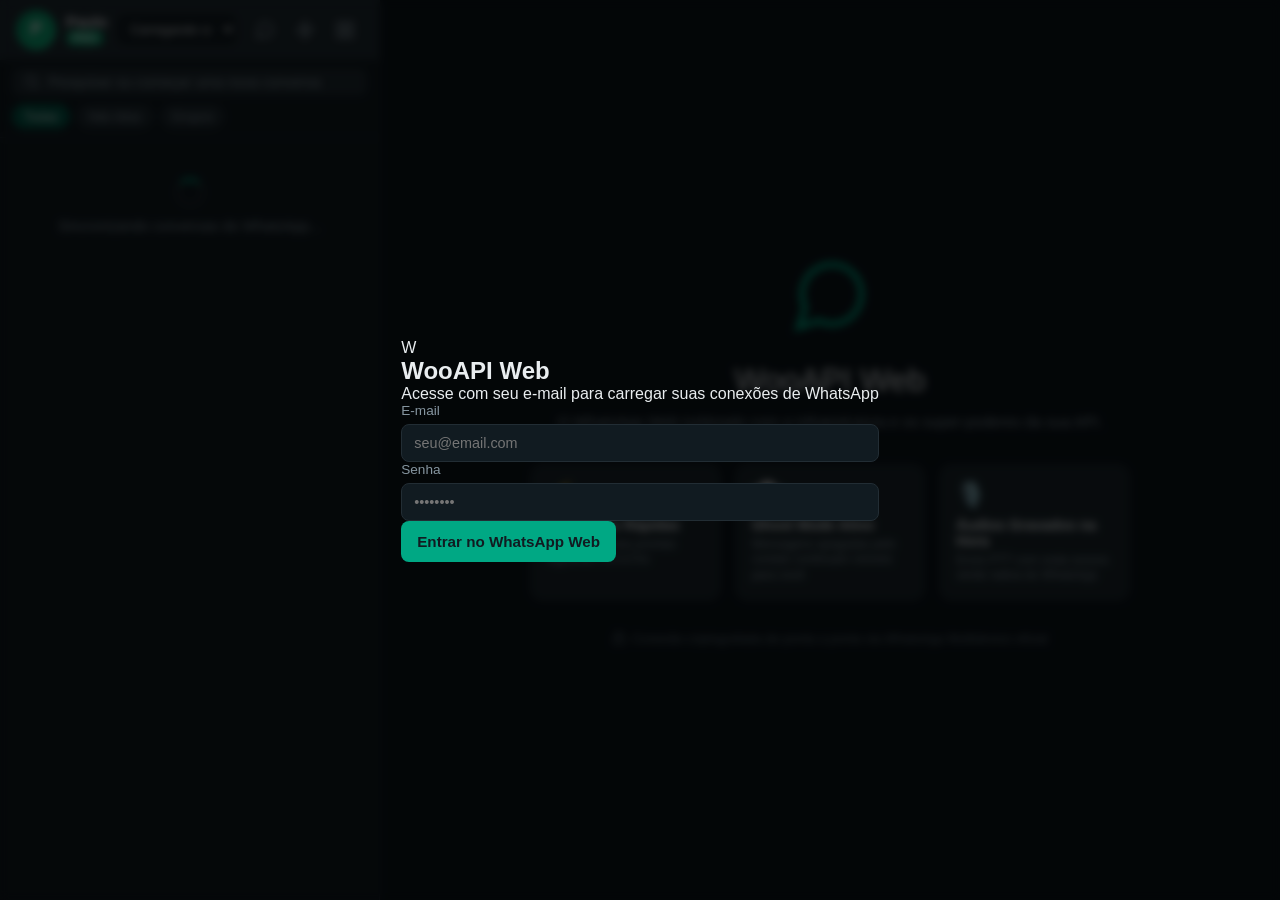
==== commit 8fe4888d: "feat: implementar cliente oficial WhatsApp Web em web.wooapi.wootech.com.br com super-poderes da API" ====
--- a/web/chat.html
+++ b/web/chat.html
@@ -377,3 +377,4 @@
   <script src="chat.js?v=20261105v1"></script>
 </body>
 </html>
+
--- a/web/chat.css
+++ b/web/chat.css
@@ -10,16 +10,16 @@
   --wa-fundo-hover: #202c33;
   --wa-fundo-ativo: #2a3942;
   --wa-borda: #222d34;
-  
+
   --wa-texto-primario: #e9edef;
   --wa-texto-secundario: #8696a0;
   --wa-texto-mudo: #667781;
-  
+
   --wa-verde-principal: #00a884;
   --wa-verde-hover: #02906f;
   --wa-verde-balao: #005c4b;
   --wa-branco-balao: #202c33;
-  
+
   --wa-tick-azul: #53bdeb;
   --wa-alerta-vermelho: #ea4335;
   --wa-alerta-amarelo: #f59e0b;
@@ -231,7 +231,8 @@
   transition: background-color 0.15s, color 0.15s;
 }
 
-.filtro-pill.ativo, .filtro-pill:hover {
+.filtro-pill.ativo,
+.filtro-pill:hover {
   background-color: #005c4b;
   color: #e9edef;
 }
@@ -357,9 +358,13 @@
   text-align: center;
 }
 
-.doodle-fundo-decorativo, .doodle-fundo-chat {
+.doodle-fundo-decorativo,
+.doodle-fundo-chat {
   position: absolute;
-  top: 0; left: 0; right: 0; bottom: 0;
+  top: 0;
+  left: 0;
+  right: 0;
+  bottom: 0;
   opacity: 0.06;
   background-image: radial-gradient(#8696a0 1px, transparent 1px);
   background-size: 20px 20px;
@@ -595,7 +600,7 @@
   font-weight: 600;
   color: var(--wa-texto-secundario);
   margin: 10px 0;
-  box-shadow: 0 1px 2px rgba(0,0,0,0.2);
+  box-shadow: 0 1px 2px rgba(0, 0, 0, 0.2);
 }
 
 .balao-msg {
@@ -607,7 +612,7 @@
   font-size: 0.9rem;
   line-height: 1.4;
   word-break: break-word;
-  box-shadow: 0 1px 1px rgba(0,0,0,0.15);
+  box-shadow: 0 1px 1px rgba(0, 0, 0, 0.15);
   display: flex;
   flex-direction: column;
 }
@@ -759,7 +764,7 @@
   background-color: var(--wa-fundo-header);
   border: 1px solid var(--wa-borda);
   border-radius: 10px;
-  box-shadow: 0 -4px 16px rgba(0,0,0,0.4);
+  box-shadow: 0 -4px 16px rgba(0, 0, 0, 0.4);
   max-height: 220px;
   overflow-y: auto;
   z-index: 100;
@@ -783,7 +788,8 @@
   transition: background-color 0.1s;
 }
 
-.item-sugestao-snippet:hover, .item-sugestao-snippet.foco {
+.item-sugestao-snippet:hover,
+.item-sugestao-snippet.foco {
   background-color: var(--wa-fundo-ativo);
 }
 
@@ -824,9 +830,20 @@
 }
 
 @keyframes pulsoGravacao {
-  0% { transform: scale(1); opacity: 1; }
-  50% { transform: scale(1.3); opacity: 0.4; }
-  100% { transform: scale(1); opacity: 1; }
+  0% {
+    transform: scale(1);
+    opacity: 1;
+  }
+
+  50% {
+    transform: scale(1.3);
+    opacity: 0.4;
+  }
+
+  100% {
+    transform: scale(1);
+    opacity: 1;
+  }
 }
 
 .btn-enviar-audio-gravado {
@@ -850,7 +867,7 @@
   border: 1px solid var(--wa-borda);
   border-radius: 12px;
   padding: 8px 0;
-  box-shadow: 0 -4px 16px rgba(0,0,0,0.4);
+  box-shadow: 0 -4px 16px rgba(0, 0, 0, 0.4);
   z-index: 100;
   display: flex;
   flex-direction: column;
@@ -877,7 +894,10 @@
    ========================================================================== */
 .modal-backdrop {
   position: fixed;
-  top: 0; left: 0; right: 0; bottom: 0;
+  top: 0;
+  left: 0;
+  right: 0;
+  bottom: 0;
   background-color: rgba(0, 0, 0, 0.7);
   display: flex;
   align-items: center;
@@ -893,7 +913,7 @@
   width: 90%;
   max-width: 520px;
   overflow: hidden;
-  box-shadow: 0 12px 36px rgba(0,0,0,0.5);
+  box-shadow: 0 12px 36px rgba(0, 0, 0, 0.5);
 }
 
 .modal-header {
@@ -990,5 +1010,7 @@
 }
 
 @keyframes spin {
-  to { transform: rotate(360deg); }
-}
+  to {
+    transform: rotate(360deg);
+  }
+}
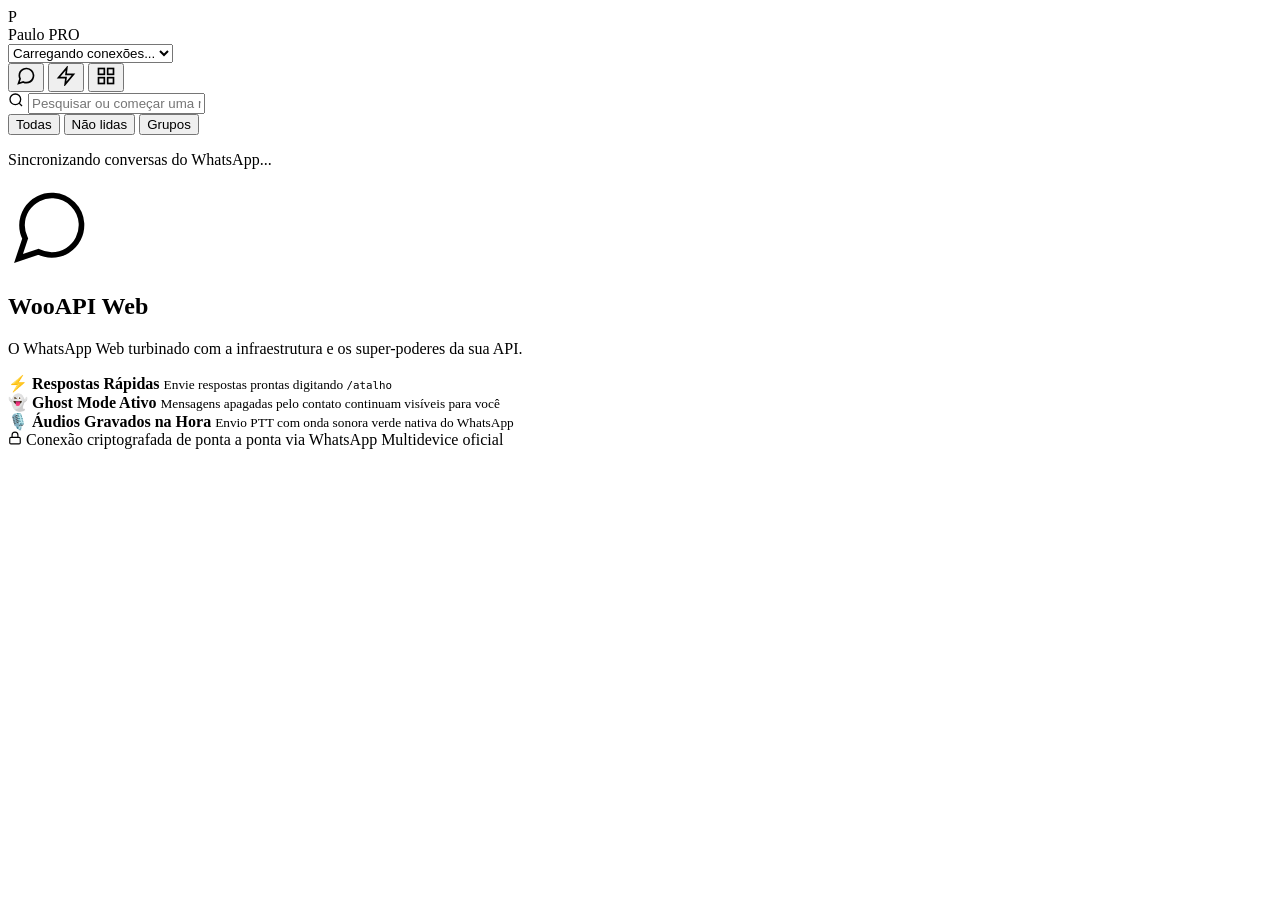
==== commit b938ba0e: "fix(webchat): corrigir autenticacao login e heranca de sessao em /chat" ====
--- a/web/chat.html
+++ b/web/chat.html
@@ -7,7 +7,7 @@
   <link rel="preconnect" href="https://fonts.googleapis.com">
   <link rel="preconnect" href="https://fonts.gstatic.com" crossorigin>
   <link href="https://fonts.googleapis.com/css2?family=Segoe+UI:wght@400;500;600;700&family=Plus+Jakarta+Sans:wght@500;600;700&display=swap" rel="stylesheet">
-  <link rel="stylesheet" href="chat.css?v=20261105v1">
+  <link rel="stylesheet" href="/chat.css?v=20261105v2">
   <link rel="icon" type="image/svg+xml" id="fav-icon" href="data:image/svg+xml,%3Csvg xmlns='http://www.w3.org/2000/svg' viewBox='0 0 100 100'%3E%3Crect width='100' height='100' rx='25' fill='%2325D366'/%3E%3Cpath d='M50 20c-16.5 0-30 13.5-30 30 0 5.3 1.4 10.3 3.8 14.6L20 80l15.8-3.7c4.2 2.3 9 3.7 14.2 3.7 16.5 0 30-13.5 30-30S66.5 20 50 20z' fill='white'/%3E%3C/svg%3E">
 </head>
 <body class="tema-escuro">
@@ -374,7 +374,7 @@
   </div>
 
   <!-- SCRIPTS PRINCIPAIS -->
-  <script src="chat.js?v=20261105v1"></script>
+  <script src="/chat.js?v=20261105v2"></script>
 </body>
 </html>
 
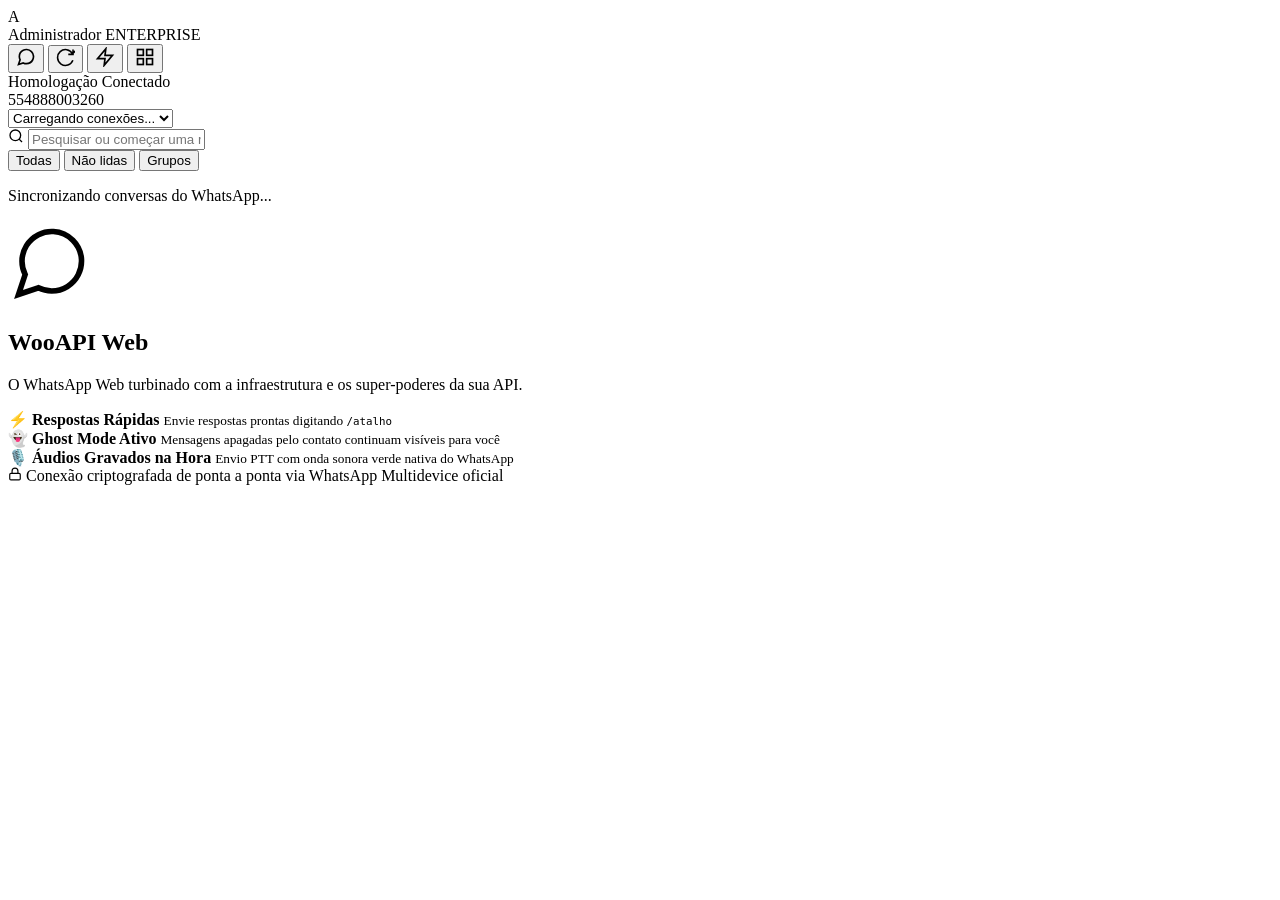
==== commit ed79554d: "feat(webchat): layout premium, resolucao de LIDs para numero real, capas de grupo e sync de conversa" ====
--- a/web/chat.html
+++ b/web/chat.html
@@ -7,7 +7,7 @@
   <link rel="preconnect" href="https://fonts.googleapis.com">
   <link rel="preconnect" href="https://fonts.gstatic.com" crossorigin>
   <link href="https://fonts.googleapis.com/css2?family=Segoe+UI:wght@400;500;600;700&family=Plus+Jakarta+Sans:wght@500;600;700&display=swap" rel="stylesheet">
-  <link rel="stylesheet" href="/chat.css?v=20261105v2">
+  <link rel="stylesheet" href="/chat.css?v=20261106v1">
   <link rel="icon" type="image/svg+xml" id="fav-icon" href="data:image/svg+xml,%3Csvg xmlns='http://www.w3.org/2000/svg' viewBox='0 0 100 100'%3E%3Crect width='100' height='100' rx='25' fill='%2325D366'/%3E%3Cpath d='M50 20c-16.5 0-30 13.5-30 30 0 5.3 1.4 10.3 3.8 14.6L20 80l15.8-3.7c4.2 2.3 9 3.7 14.2 3.7 16.5 0 30-13.5 30-30S66.5 20 50 20z' fill='white'/%3E%3C/svg%3E">
 </head>
 <body class="tema-escuro">
@@ -45,26 +45,23 @@
     <!-- COLUNA DA ESQUERDA: LISTA DE CONVERSAS -->
     <aside class="sidebar-chat">
       
-      <!-- Topo da Sidebar -->
+      <!-- Topo da Sidebar: Perfil & Ações -->
       <header class="sidebar-header">
-        <div class="usuario-perfil" title="Minha Conta">
-          <div class="avatar-circulo" id="minha-foto-avatar">P</div>
+        <div class="usuario-perfil" title="Minha Conta" onclick="abrirModalRecursosPlano()">
+          <div class="avatar-circulo" id="minha-foto-avatar">A</div>
           <div class="usuario-meta">
-            <span class="usuario-nome-display" id="usuario-nome-display">Paulo</span>
-            <span class="plano-badge-pill" id="badge-plano-topo" onclick="abrirModalRecursosPlano()">PRO</span>
-          </div>
-        </div>
-
-        <div class="seletor-instancia-box">
-          <select id="select-instancia" onchange="trocarInstanciaAtiva(this.value)" title="Instância ativa do WhatsApp">
-            <option value="">Carregando conexões...</option>
-          </select>
+            <span class="usuario-nome-display" id="usuario-nome-display">Administrador</span>
+            <span class="plano-badge-pill" id="badge-plano-topo">ENTERPRISE</span>
+          </div>
         </div>
 
         <div class="sidebar-acoes">
           <button class="btn-icone" onclick="abrirModalNovaConversa()" title="Nova Conversa">
             <svg width="20" height="20" viewBox="0 0 24 24" fill="none" stroke="currentColor" stroke-width="2"><path d="M21 11.5a8.38 8.38 0 0 1-.9 3.8 8.5 8.5 0 0 1-7.6 4.7 8.38 8.38 0 0 1-3.8-.9L3 21l1.9-5.7a8.38 8.38 0 0 1-.9-3.8 8.5 8.5 0 0 1 4.7-7.6 8.38 8.38 0 0 1 3.8-.9h.5a8.48 8.48 0 0 1 8 8v.5z"/></svg>
           </button>
+          <button class="btn-icone" onclick="sincronizarWhatsAppData()" id="btn-sync-conversas" title="Sincronizar Conversas, Grupos e Contatos do WhatsApp">
+            <svg width="19" height="19" viewBox="0 0 24 24" fill="none" stroke="currentColor" stroke-width="2"><path d="M21.5 2v6h-6M21.34 15.57a10 10 0 1 1-.57-8.38l5.67-5.19"/></svg>
+          </button>
           <button class="btn-icone" onclick="abrirModalRecursosPlano()" title="Super-Poderes da API & Recursos do Plano">
             <svg width="20" height="20" viewBox="0 0 24 24" fill="none" stroke="currentColor" stroke-width="2"><polygon points="13 2 3 14 12 14 11 22 21 10 12 10 13 2"/></svg>
           </button>
@@ -73,6 +70,25 @@
           </button>
         </div>
       </header>
+
+      <!-- Banner de Conexão WhatsApp Ativa (Nome da Instância, Status e Número Real) -->
+      <div class="card-instancia-conexao">
+        <div class="instancia-conexao-info">
+          <div class="status-bolinha-pulsante" id="status-bolinha-instancia"></div>
+          <div class="instancia-texto-box">
+            <div class="instancia-linha-titulo">
+              <span class="instancia-nome-label" id="instancia-nome-label">Homologação</span>
+              <span class="instancia-status-tag" id="instancia-status-tag">Conectado</span>
+            </div>
+            <div class="instancia-numero-real" id="instancia-numero-display">554888003260</div>
+          </div>
+        </div>
+        <div class="instancia-seletor-wrapper">
+          <select id="select-instancia" onchange="trocarInstanciaAtiva(this.value)" title="Alternar WhatsApp Conectado">
+            <option value="">Carregando conexões...</option>
+          </select>
+        </div>
+      </div>
 
       <!-- Barra de Busca e Filtros -->
       <div class="busca-barra-container">
@@ -159,7 +175,10 @@
             <div class="avatar-circulo" id="chat-ativo-avatar">C</div>
             <div class="contato-textos">
               <span class="contato-nome" id="chat-ativo-nome">Contato</span>
-              <span class="contato-status-linha" id="chat-ativo-status">online</span>
+              <div class="contato-sublinha">
+                <span class="contato-numero-badge" id="chat-ativo-numero">5548988003260</span>
+                <span class="contato-status-linha" id="chat-ativo-status">• online</span>
+              </div>
             </div>
           </div>
 
@@ -374,7 +393,7 @@
   </div>
 
   <!-- SCRIPTS PRINCIPAIS -->
-  <script src="/chat.js?v=20261105v2"></script>
+  <script src="/chat.js?v=20261106v1"></script>
 </body>
 </html>
 
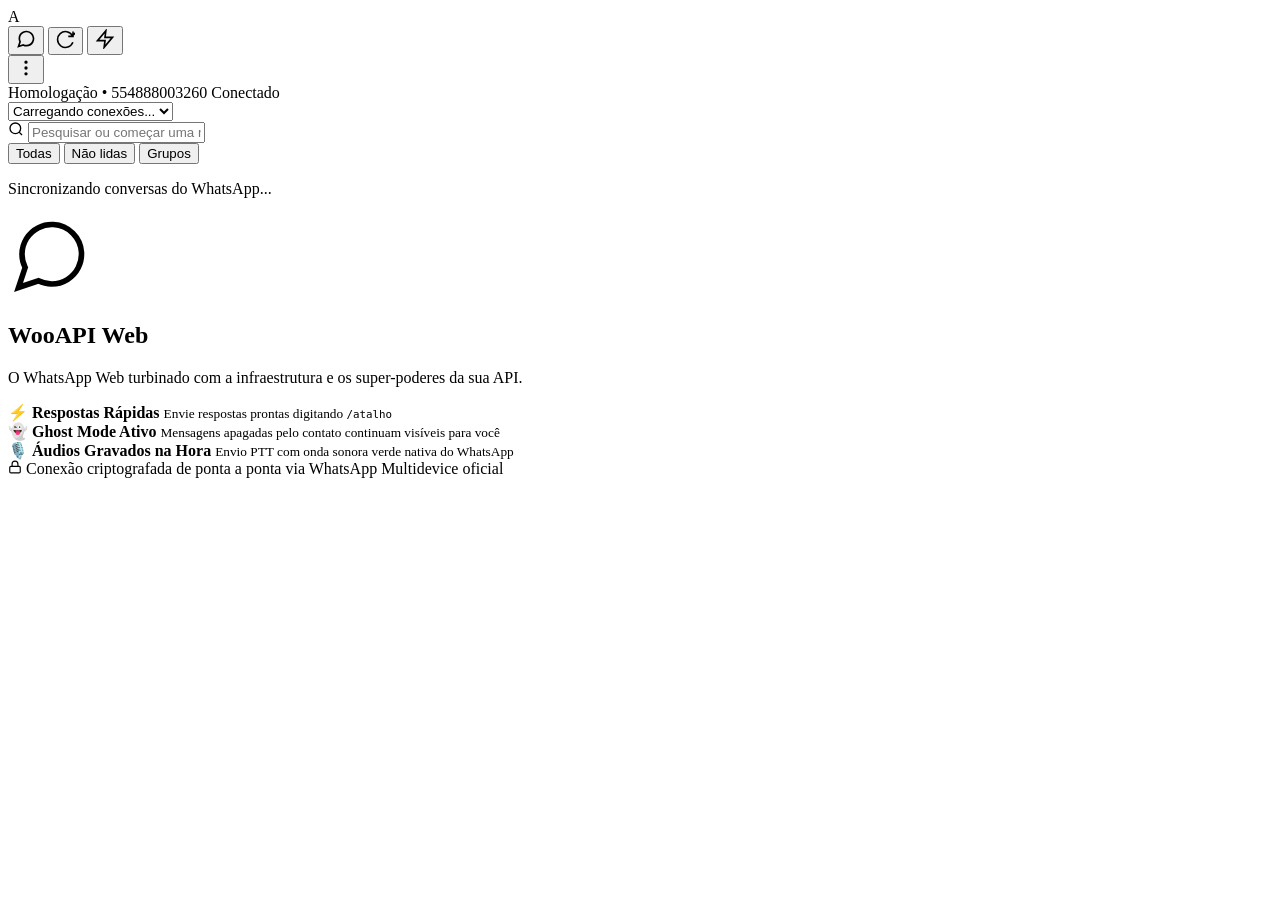
==== commit 41442426: "feat(webchat): sincronizacao multidevice historysync, layout whatsapp web e persistencia de conversa" ====
--- a/web/chat.html
+++ b/web/chat.html
@@ -45,42 +45,58 @@
     <!-- COLUNA DA ESQUERDA: LISTA DE CONVERSAS -->
     <aside class="sidebar-chat">
       
-      <!-- Topo da Sidebar: Perfil & Ações -->
+      <!-- Topo da Sidebar: Perfil & Ações Estilo WhatsApp Web Oficial -->
       <header class="sidebar-header">
-        <div class="usuario-perfil" title="Minha Conta" onclick="abrirModalRecursosPlano()">
+        <div class="usuario-perfil-wa" title="Meu Perfil & Recursos do Plano" onclick="abrirModalRecursosPlano()">
           <div class="avatar-circulo" id="minha-foto-avatar">A</div>
-          <div class="usuario-meta">
-            <span class="usuario-nome-display" id="usuario-nome-display">Administrador</span>
-            <span class="plano-badge-pill" id="badge-plano-topo">ENTERPRISE</span>
-          </div>
         </div>
 
         <div class="sidebar-acoes">
           <button class="btn-icone" onclick="abrirModalNovaConversa()" title="Nova Conversa">
             <svg width="20" height="20" viewBox="0 0 24 24" fill="none" stroke="currentColor" stroke-width="2"><path d="M21 11.5a8.38 8.38 0 0 1-.9 3.8 8.5 8.5 0 0 1-7.6 4.7 8.38 8.38 0 0 1-3.8-.9L3 21l1.9-5.7a8.38 8.38 0 0 1-.9-3.8 8.5 8.5 0 0 1 4.7-7.6 8.38 8.38 0 0 1 3.8-.9h.5a8.48 8.48 0 0 1 8 8v.5z"/></svg>
           </button>
-          <button class="btn-icone" onclick="sincronizarWhatsAppData()" id="btn-sync-conversas" title="Sincronizar Conversas, Grupos e Contatos do WhatsApp">
+          <button class="btn-icone" onclick="sincronizarWhatsAppData()" id="btn-sync-conversas" title="Sincronizar Histórico, Grupos e Contatos">
             <svg width="19" height="19" viewBox="0 0 24 24" fill="none" stroke="currentColor" stroke-width="2"><path d="M21.5 2v6h-6M21.34 15.57a10 10 0 1 1-.57-8.38l5.67-5.19"/></svg>
           </button>
           <button class="btn-icone" onclick="abrirModalRecursosPlano()" title="Super-Poderes da API & Recursos do Plano">
             <svg width="20" height="20" viewBox="0 0 24 24" fill="none" stroke="currentColor" stroke-width="2"><polygon points="13 2 3 14 12 14 11 22 21 10 12 10 13 2"/></svg>
           </button>
-          <button class="btn-icone" onclick="voltarParaDashboard()" title="Voltar ao Painel Geral">
-            <svg width="20" height="20" viewBox="0 0 24 24" fill="none" stroke="currentColor" stroke-width="2"><rect x="3" y="3" width="7" height="7"/><rect x="14" y="3" width="7" height="7"/><rect x="14" y="14" width="7" height="7"/><rect x="3" y="14" width="7" height="7"/></svg>
-          </button>
+          <div class="dropdown-menu-wrapper" style="position: relative;">
+            <button class="btn-icone" onclick="toggleMenuHeader(event)" title="Mais opções">
+              <svg width="20" height="20" viewBox="0 0 24 24" fill="currentColor"><path d="M12 7a2 2 0 1 0 0-4 2 2 0 0 0 0 4zm0 7a2 2 0 1 0 0-4 2 2 0 0 0 0 4zm0 7a2 2 0 1 0 0-4 2 2 0 0 0 0 4z"/></svg>
+            </button>
+            <div class="menu-flutuante-wa" id="menu-flutuante-header" style="display: none;">
+              <div class="menu-item-wa" onclick="abrirModalRecursosPlano()">
+                <span>⭐ Recursos do Plano</span>
+                <span class="plano-badge-pill" id="badge-plano-topo" style="margin: 0; font-size: 0.65rem;">ENTERPRISE</span>
+              </div>
+              <div class="menu-item-wa" onclick="abrirModalNovaConversa()">
+                <span>💬 Nova Conversa</span>
+              </div>
+              <div class="menu-item-wa" onclick="sincronizarWhatsAppData()">
+                <span>🔄 Sincronizar Histórico</span>
+              </div>
+              <div class="menu-item-wa" onclick="abrirModalRespostasRapidas()">
+                <span>⚡ Respostas Rápidas (/atalhos)</span>
+              </div>
+              <div class="menu-divisor-wa"></div>
+              <div class="menu-item-wa" onclick="voltarParaDashboard()">
+                <span>📊 Painel Geral WooHub</span>
+              </div>
+            </div>
+          </div>
         </div>
       </header>
 
-      <!-- Banner de Conexão WhatsApp Ativa (Nome da Instância, Status e Número Real) -->
+      <!-- Banner de Conexão WhatsApp Ativa (Linha Única Limpa) -->
       <div class="card-instancia-conexao">
         <div class="instancia-conexao-info">
           <div class="status-bolinha-pulsante" id="status-bolinha-instancia"></div>
           <div class="instancia-texto-box">
-            <div class="instancia-linha-titulo">
-              <span class="instancia-nome-label" id="instancia-nome-label">Homologação</span>
-              <span class="instancia-status-tag" id="instancia-status-tag">Conectado</span>
-            </div>
-            <div class="instancia-numero-real" id="instancia-numero-display">554888003260</div>
+            <span class="instancia-nome-label" id="instancia-nome-label">Homologação</span>
+            <span class="instancia-separador">•</span>
+            <span class="instancia-numero-real" id="instancia-numero-display">554888003260</span>
+            <span class="instancia-status-tag" id="instancia-status-tag">Conectado</span>
           </div>
         </div>
         <div class="instancia-seletor-wrapper">
